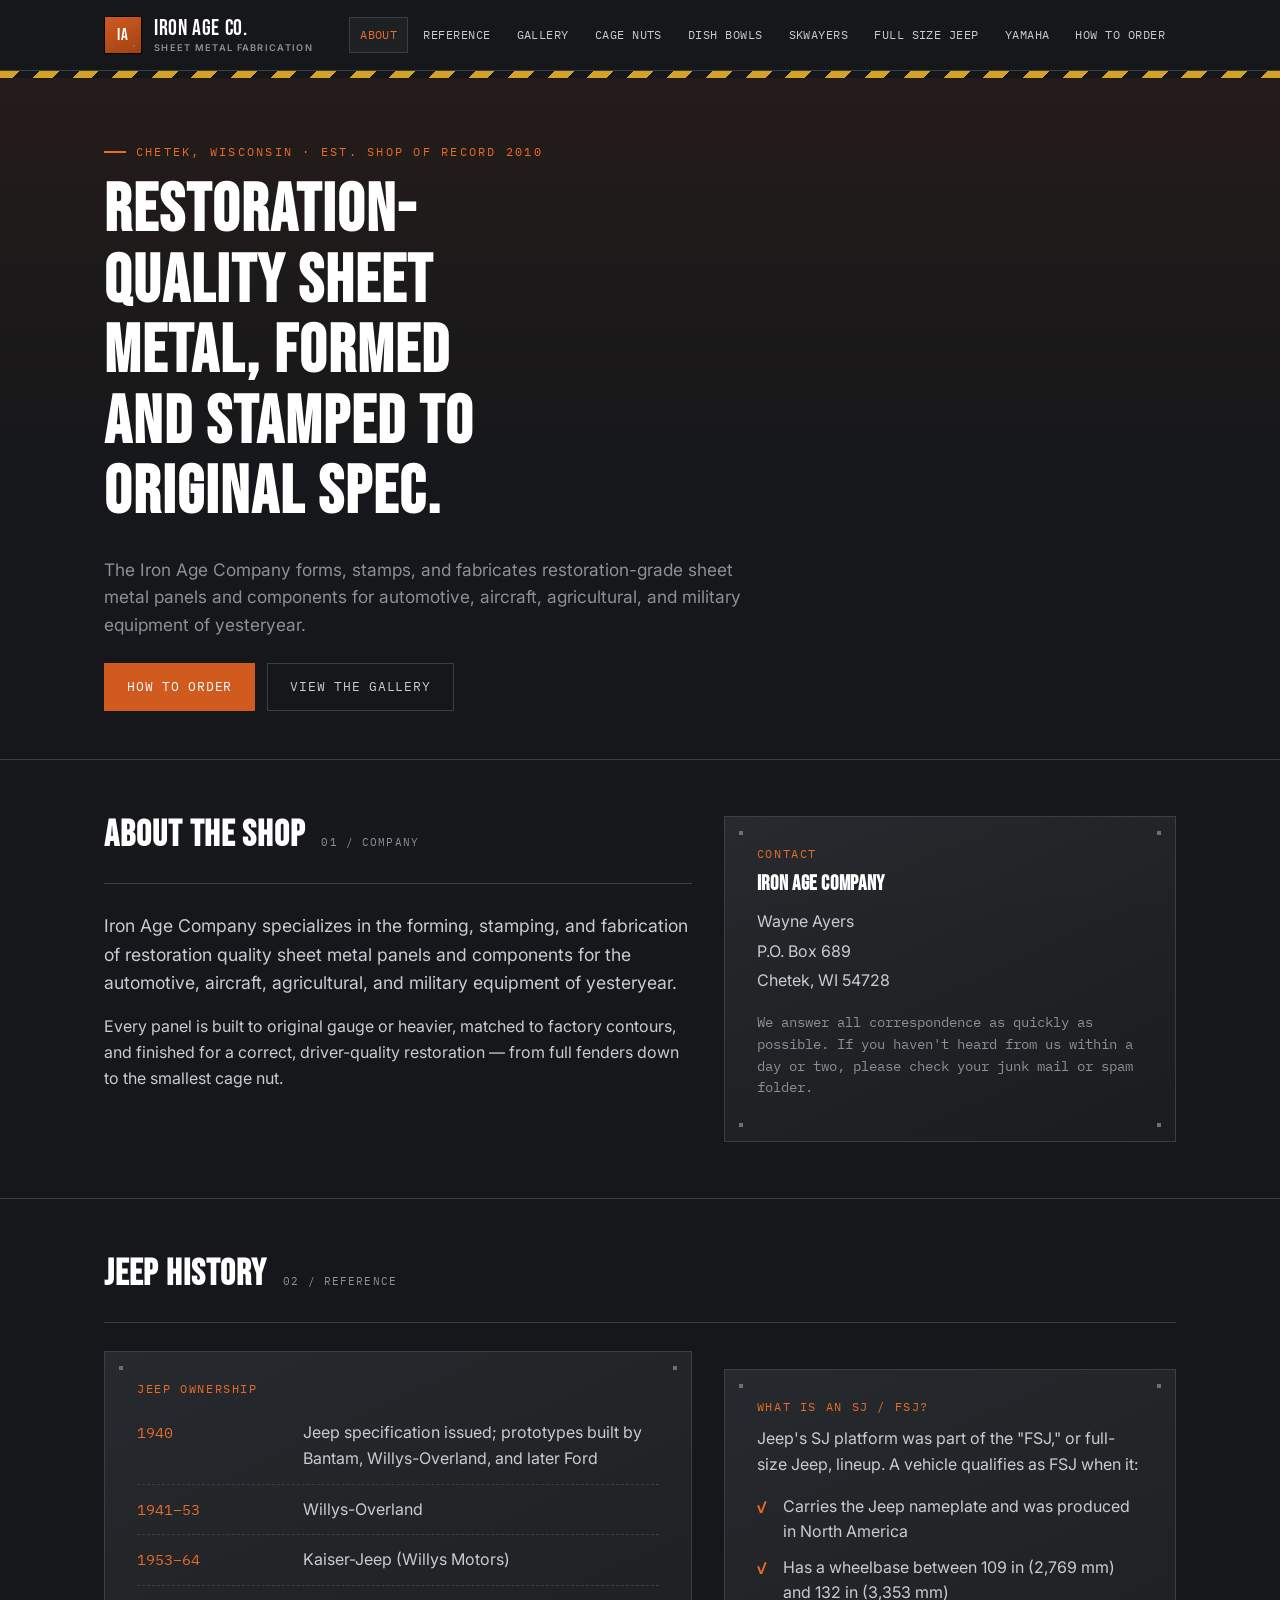
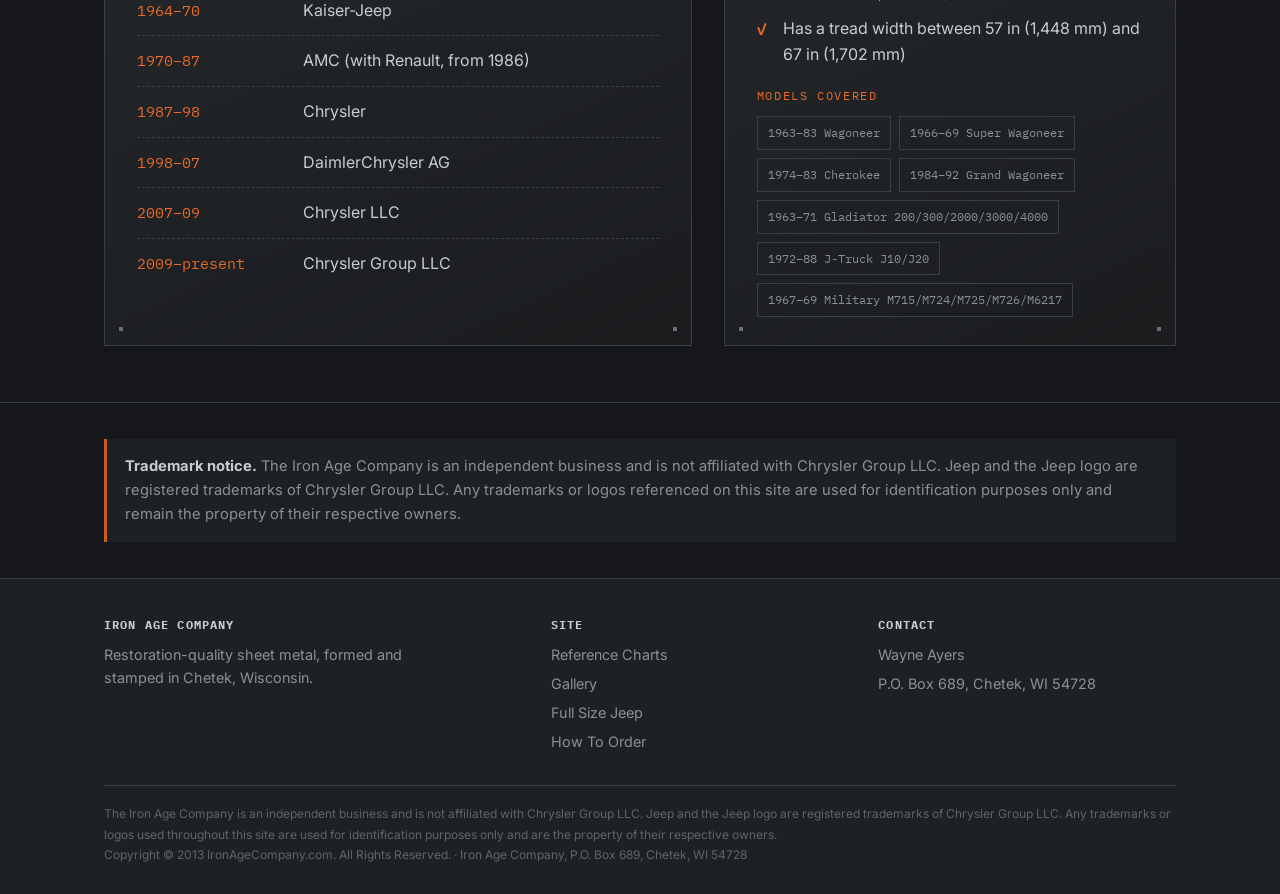
==== index.html @ a918ecf4 "Add files via upload" ====
<!DOCTYPE html>
<html lang="en">
<head>
<meta charset="UTF-8">
<meta name="viewport" content="width=device-width, initial-scale=1.0">
<title>Iron Age Company — Restoration Sheet Metal, Chetek WI</title>
<link rel="stylesheet" href="css/styles.css">
</head>
<body>

<header class="site">
  <div class="nav-bar">
    <a class="brand" href="index.html" style="text-decoration:none;">
      <span class="mark">IA</span>
      <span class="name">IRON AGE CO.<small>SHEET METAL FABRICATION</small></span>
    </a>
    <nav class="primary">
      <a class="active" href="index.html">About</a>
      <a href="reference.html">Reference</a>
      <a href="gallery.html">Gallery</a>
      <a href="cage-nuts.html">Cage Nuts</a>
      <a href="dish-bowls.html">Dish Bowls</a>
      <a href="skwayers.html">Skwayers</a>
      <a href="full-size-jeep.html">Full Size Jeep</a>
      <a href="yamaha.html">Yamaha</a>
      <a href="how-to-order.html">How To Order</a>
    </nav>
  </div>
</header>

<div class="hazard"></div>

<section class="hero">
  <div class="wrap">
    <div class="eyebrow">Chetek, Wisconsin · Est. shop of record 2010</div>
    <h1>Restoration-quality sheet metal, formed and stamped to original spec.</h1>
    <p class="sub">The Iron Age Company forms, stamps, and fabricates restoration-grade sheet metal panels and components for automotive, aircraft, agricultural, and military equipment of yesteryear.</p>
    <div style="margin-top:24px; display:flex; gap:12px; flex-wrap:wrap;">
      <a class="btn" href="how-to-order.html">How To Order</a>
      <a class="btn ghost" href="gallery.html">View The Gallery</a>
    </div>
  </div>
</section>

<section>
  <div class="wrap grid-2">
    <div>
      <div class="section-head">
        <h2>About The Shop</h2>
        <span class="tag">01 / Company</span>
      </div>
      <p class="lede">Iron Age Company specializes in the forming, stamping, and fabrication of restoration quality sheet metal panels and components for the automotive, aircraft, agricultural, and military equipment of yesteryear.</p>
      <p>Every panel is built to original gauge or heavier, matched to factory contours, and finished for a correct, driver-quality restoration — from full fenders down to the smallest cage nut.</p>
    </div>
    <div class="plate">
      <span class="kicker">Contact</span>
      <h3 style="margin-bottom:14px;">Iron Age Company</h3>
      <p style="margin-bottom:4px;">Wayne Ayers</p>
      <p style="margin-bottom:4px;">P.O. Box 689</p>
      <p style="margin-bottom:18px;">Chetek, WI 54728</p>
      <p class="mono" style="font-size:.85rem; color:var(--steel-dim);">We answer all correspondence as quickly as possible. If you haven't heard from us within a day or two, please check your junk mail or spam folder.</p>
    </div>
  </div>
</section>

<section>
  <div class="wrap">
    <div class="section-head">
      <h2>Jeep History</h2>
      <span class="tag">02 / Reference</span>
    </div>
    <div class="grid-2">
      <div class="plate">
        <span class="kicker">Jeep Ownership</span>
        <ul class="timeline">
          <li><span class="yr">1940</span><span class="who">Jeep specification issued; prototypes built by Bantam, Willys-Overland, and later Ford</span></li>
          <li><span class="yr">1941–53</span><span class="who">Willys-Overland</span></li>
          <li><span class="yr">1953–64</span><span class="who">Kaiser-Jeep (Willys Motors)</span></li>
          <li><span class="yr">1964–70</span><span class="who">Kaiser-Jeep</span></li>
          <li><span class="yr">1970–87</span><span class="who">AMC (with Renault, from 1986)</span></li>
          <li><span class="yr">1987–98</span><span class="who">Chrysler</span></li>
          <li><span class="yr">1998–07</span><span class="who">DaimlerChrysler AG</span></li>
          <li><span class="yr">2007–09</span><span class="who">Chrysler LLC</span></li>
          <li><span class="yr">2009–present</span><span class="who">Chrysler Group LLC</span></li>
        </ul>
      </div>
      <div class="plate">
        <span class="kicker">What Is An SJ / FSJ?</span>
        <p>Jeep's SJ platform was part of the "FSJ," or full-size Jeep, lineup. A vehicle qualifies as FSJ when it:</p>
        <ul class="checklist" style="margin-bottom:20px;">
          <li>Carries the Jeep nameplate and was produced in North America</li>
          <li>Has a wheelbase between 109 in (2,769 mm) and 132 in (3,353 mm)</li>
          <li>Has a tread width between 57 in (1,448 mm) and 67 in (1,702 mm)</li>
        </ul>
        <span class="kicker">Models Covered</span>
        <div class="model-list">
          <span>1963–83 Wagoneer</span>
          <span>1966–69 Super Wagoneer</span>
          <span>1974–83 Cherokee</span>
          <span>1984–92 Grand Wagoneer</span>
          <span>1963–71 Gladiator 200/300/2000/3000/4000</span>
          <span>1972–88 J-Truck J10/J20</span>
          <span>1967–69 Military M715/M724/M725/M726/M6217</span>
        </div>
      </div>
    </div>
  </div>
</section>

<section class="tight">
  <div class="wrap">
    <div class="note">
      <strong>Trademark notice.</strong> The Iron Age Company is an independent business and is not affiliated with Chrysler Group LLC. Jeep and the Jeep logo are registered trademarks of Chrysler Group LLC. Any trademarks or logos referenced on this site are used for identification purposes only and remain the property of their respective owners.
    </div>
  </div>
</section>

<footer class="site">
  <div class="wrap">
    <div class="foot-grid">
      <div>
        <h4>Iron Age Company</h4>
        <p style="color:var(--steel-dim); font-size:.9rem; max-width:34ch;">Restoration-quality sheet metal, formed and stamped in Chetek, Wisconsin.</p>
      </div>
      <div>
        <h4>Site</h4>
        <a href="reference.html">Reference Charts</a>
        <a href="gallery.html">Gallery</a>
        <a href="full-size-jeep.html">Full Size Jeep</a>
        <a href="how-to-order.html">How To Order</a>
      </div>
      <div>
        <h4>Contact</h4>
        <a href="index.html">Wayne Ayers</a>
        <a href="index.html">P.O. Box 689, Chetek, WI 54728</a>
      </div>
    </div>
    <div class="fine">
      The Iron Age Company is an independent business and is not affiliated with Chrysler Group LLC. Jeep and the Jeep logo are registered trademarks of Chrysler Group LLC. Any trademarks or logos used throughout this site are used for identification purposes only and are the property of their respective owners.<br>
      Copyright © 2013 IronAgeCompany.com. All Rights Reserved. · Iron Age Company, P.O. Box 689, Chetek, WI 54728
    </div>
  </div>
</footer>

</body>
</html>
---- css/styles.css ----
/* ==========================================================================
   IRON AGE COMPANY — stylesheet
   Palette:
     --black:      #15171a  (shop floor)
     --panel:      #1e2124  (gunmetal panel)
     --panel-2:    #26292d  (raised plate)
     --line:       #3a3f44  (steel edge)
     --steel:      #c7ccd1  (raw steel text)
     --steel-dim:  #8b9096  (dimmed steel)
     --orange:     #d15a1f  (torch-cut / weld orange)
     --yellow:     #e8b229  (safety yellow)
   Type: Bebas Neue (display / stamped), Inter (body), IBM Plex Mono (specs)
   ========================================================================== */

@import url('https://fonts.googleapis.com/css2?family=Bebas+Neue&family=Inter:wght@400;500;600;700&family=IBM+Plex+Mono:wght@400;500;600&display=swap');

:root{
  --black:#15171a;
  --panel:#1e2124;
  --panel-2:#26292d;
  --line:#3a3f44;
  --steel:#c7ccd1;
  --steel-dim:#8b9096;
  --orange:#d15a1f;
  --orange-bright:#ea6a28;
  --yellow:#e8b229;
}

*{ box-sizing:border-box; }
html{ scroll-behavior:smooth; }
body{
  margin:0;
  background:var(--black);
  color:var(--steel);
  font-family:'Inter',sans-serif;
  font-size:16px;
  line-height:1.6;
}
body::before{
  /* faint brushed-steel texture */
  content:"";
  position:fixed; inset:0;
  pointer-events:none;
  background-image:repeating-linear-gradient(115deg, rgba(255,255,255,.012) 0px, rgba(255,255,255,.012) 1px, transparent 1px, transparent 3px);
  z-index:0;
}

h1,h2,h3,h4{
  font-family:'Bebas Neue',sans-serif;
  letter-spacing:.03em;
  color:#fff;
  margin:0 0 .4em 0;
  line-height:1.05;
}
h1{ font-size:clamp(2.4rem,6vw,4.2rem); }
h2{ font-size:clamp(1.6rem,3.4vw,2.3rem); }
h3{ font-size:1.3rem; }
a{ color:var(--orange-bright); text-decoration:none; }
a:hover{ text-decoration:underline; }
a:focus-visible, button:focus-visible{
  outline:2px solid var(--yellow);
  outline-offset:2px;
}
p{ margin:0 0 1em 0; color:var(--steel); }
code, .mono{ font-family:'IBM Plex Mono',monospace; }

.wrap{ max-width:1120px; margin:0 auto; padding:0 24px; }

/* ---------- hazard divider (used sparingly) ---------- */
.hazard{
  height:7px;
  width:100%;
  background:repeating-linear-gradient(135deg, var(--yellow) 0 14px, #15171a 14px 28px);
  opacity:.9;
}

/* ---------- top nameplate / nav ---------- */
header.site{
  position:sticky; top:0; z-index:50;
  background:var(--black);
  border-bottom:1px solid var(--line);
}
.nav-bar{
  display:flex; align-items:center; justify-content:space-between;
  padding:16px 24px;
  max-width:1120px; margin:0 auto;
  gap:20px;
}
.brand{
  display:flex; align-items:center; gap:12px;
  color:#fff; font-family:'Bebas Neue',sans-serif;
  letter-spacing:.04em;
}
.brand .mark{
  width:38px; height:38px;
  background:
    radial-gradient(circle 2.5px at 7px 7px, #6b7075 60%, transparent 62%),
    radial-gradient(circle 2.5px at calc(100% - 7px) 7px, #6b7075 60%, transparent 62%),
    radial-gradient(circle 2.5px at 7px calc(100% - 7px), #6b7075 60%, transparent 62%),
    radial-gradient(circle 2.5px at calc(100% - 7px) calc(100% - 7px), #6b7075 60%, transparent 62%),
    linear-gradient(155deg, var(--orange), #a3410f);
  border:1px solid #000;
  display:flex; align-items:center; justify-content:center;
  color:#fff; font-size:1.05rem;
  flex:none;
}
.brand .name{ font-size:1.35rem; line-height:1; }
.brand .name small{
  display:block; font-family:'Inter',sans-serif; letter-spacing:.14em;
  font-size:.58rem; color:var(--steel-dim); font-weight:600; margin-top:3px;
}
nav.primary{
  display:flex; flex-wrap:wrap; gap:2px 4px;
}
nav.primary a{
  color:var(--steel);
  font-family:'IBM Plex Mono',monospace;
  font-size:.72rem;
  letter-spacing:.04em;
  text-transform:uppercase;
  padding:8px 10px;
  border:1px solid transparent;
  text-decoration:none;
}
nav.primary a:hover{
  color:#fff; border-color:var(--line); background:var(--panel);
}
nav.primary a.active{
  color:var(--orange-bright);
  border-color:var(--line);
  background:var(--panel);
}

/* ---------- hero ---------- */
.hero{
  padding:64px 24px 48px;
  position:relative;
  border-bottom:1px solid var(--line);
  background:
    linear-gradient(180deg, rgba(209,90,31,.08), transparent 60%),
    var(--black);
}
.hero .eyebrow{
  font-family:'IBM Plex Mono',monospace;
  color:var(--orange-bright);
  font-size:.78rem;
  letter-spacing:.18em;
  text-transform:uppercase;
  margin-bottom:14px;
  display:flex; align-items:center; gap:10px;
}
.hero .eyebrow::before{
  content:""; width:22px; height:2px; background:var(--orange-bright);
}
.hero h1{ max-width:16ch; }
.hero .sub{
  max-width:60ch; color:var(--steel-dim); font-size:1.08rem; margin-top:8px;
}

/* ---------- section ---------- */
section{ padding:56px 24px; border-bottom:1px solid var(--line); }
section.tight{ padding:36px 24px; }
section:last-of-type{ border-bottom:none; }
.section-head{
  display:flex; align-items:baseline; gap:16px; margin-bottom:28px;
  border-bottom:1px solid var(--line); padding-bottom:14px;
}
.section-head .tag{
  font-family:'IBM Plex Mono',monospace; font-size:.7rem; color:var(--steel-dim);
  letter-spacing:.1em; text-transform:uppercase; white-space:nowrap;
}

/* ---------- spec plate: signature component ---------- */
.plate{
  background:
    radial-gradient(circle 4px at 16px 16px, #6b7075 60%, transparent 62%),
    radial-gradient(circle 4px at calc(100% - 16px) 16px, #6b7075 60%, transparent 62%),
    radial-gradient(circle 4px at 16px calc(100% - 16px), #6b7075 60%, transparent 62%),
    radial-gradient(circle 4px at calc(100% - 16px) calc(100% - 16px), #6b7075 60%, transparent 62%),
    linear-gradient(155deg, var(--panel-2), #1a1c1e);
  border:1px solid var(--line);
  padding:28px 32px;
}
.plate + .plate{ margin-top:18px; }

/* ---------- content blocks ---------- */
.lede{ font-size:1.1rem; color:var(--steel); max-width:70ch; }
.grid-2{ display:grid; grid-template-columns:1.3fr 1fr; gap:32px; }
.grid-3{ display:grid; grid-template-columns:repeat(3,1fr); gap:20px; }
@media (max-width:860px){
  .grid-2{ grid-template-columns:1fr; }
  .grid-3{ grid-template-columns:1fr 1fr; }
}
@media (max-width:560px){
  .grid-3{ grid-template-columns:1fr; }
}

/* timeline (jeep ownership history) */
.timeline{ list-style:none; margin:0; padding:0; }
.timeline li{
  display:grid; grid-template-columns:150px 1fr; gap:16px;
  padding:12px 0; border-bottom:1px dashed var(--line);
  align-items:baseline;
}
.timeline li:last-child{ border-bottom:none; }
.timeline .yr{
  font-family:'IBM Plex Mono',monospace; color:var(--orange-bright); font-size:.92rem;
}
.timeline .who{ color:var(--steel); }

/* checklist */
.checklist{ list-style:none; margin:0; padding:0; display:grid; gap:10px; }
.checklist li{
  padding-left:26px; position:relative; color:var(--steel);
}
.checklist li::before{
  content:"✓"; position:absolute; left:0; top:0;
  color:var(--orange-bright); font-family:'IBM Plex Mono',monospace; font-weight:600;
}

/* model list chips */
.model-list{ display:flex; flex-wrap:wrap; gap:8px; }
.model-list span{
  font-family:'IBM Plex Mono',monospace; font-size:.78rem;
  border:1px solid var(--line); padding:6px 10px; color:var(--steel-dim);
}

/* photo plate (placeholder for product/gallery photography) */
.photo{
  aspect-ratio:4/3;
  background:
    repeating-linear-gradient(135deg, rgba(255,255,255,.05) 0 2px, transparent 2px 10px),
    linear-gradient(160deg,#2c3033,#17191b);
  border:1px solid var(--line);
  display:flex; align-items:center; justify-content:center;
  text-align:center;
  position:relative;
}
.photo span{
  font-family:'IBM Plex Mono',monospace;
  font-size:.72rem; letter-spacing:.06em; text-transform:uppercase;
  color:var(--steel-dim); padding:0 16px;
}
.photo::after{
  content:""; position:absolute; inset:8px;
  border:1px solid rgba(255,255,255,.08);
  pointer-events:none;
}
figure{ margin:0; }
figcaption{
  margin-top:10px; font-size:.85rem; color:var(--steel-dim);
  font-family:'IBM Plex Mono',monospace;
}

/* parts / pricing table */
table.spec{
  width:100%; border-collapse:collapse;
  font-family:'IBM Plex Mono',monospace; font-size:.88rem;
}
table.spec th{
  text-align:left; color:var(--steel-dim); font-weight:600;
  text-transform:uppercase; font-size:.7rem; letter-spacing:.08em;
  border-bottom:1px solid var(--line); padding:10px 12px;
}
table.spec td{
  padding:12px; border-bottom:1px solid #2a2d31; color:var(--steel);
  vertical-align:top;
}
table.spec tr:hover td{ background:rgba(209,90,31,.06); }
table.spec .part{ color:var(--orange-bright); font-weight:600; }
table.spec .price{ color:#fff; text-align:right; white-space:nowrap; }

/* callout / note strip */
.note{
  border-left:3px solid var(--orange);
  background:var(--panel);
  padding:16px 18px;
  font-size:.92rem; color:var(--steel-dim);
}
.note strong{ color:var(--steel); }

/* buttons */
.btn{
  display:inline-flex; align-items:center; gap:10px;
  font-family:'IBM Plex Mono',monospace; font-size:.8rem; letter-spacing:.06em;
  text-transform:uppercase; text-decoration:none;
  padding:13px 22px; border:1px solid var(--orange);
  color:#fff; background:var(--orange);
  transition:background .15s,color .15s;
}
.btn:hover{ background:transparent; color:var(--orange-bright); text-decoration:none; }
.btn.ghost{ background:transparent; color:var(--steel); border-color:var(--line); }
.btn.ghost:hover{ border-color:var(--steel); color:#fff; }

/* stamped price tag */
.pricetag{
  display:inline-block;
  font-family:'Bebas Neue',sans-serif;
  font-size:1.4rem; color:#fff;
  background:var(--panel-2);
  border:1px solid var(--line);
  padding:6px 16px;
  letter-spacing:.02em;
}
.pricetag small{
  font-family:'IBM Plex Mono',monospace; font-size:.6rem; color:var(--steel-dim);
  text-transform:uppercase; margin-left:6px;
}

/* footer */
footer.site{
  background:var(--panel);
  border-top:1px solid var(--line);
  padding:40px 24px 28px;
}
footer.site .foot-grid{
  display:grid; grid-template-columns:1.4fr 1fr 1fr; gap:30px;
  margin-bottom:26px;
}
@media (max-width:760px){ footer.site .foot-grid{ grid-template-columns:1fr; } }
footer.site h4{ color:var(--steel); font-family:'IBM Plex Mono',monospace; font-size:.72rem; letter-spacing:.1em; text-transform:uppercase; margin-bottom:12px;}
footer.site a{ color:var(--steel-dim); display:block; margin-bottom:6px; font-size:.9rem; }
footer.site a:hover{ color:var(--orange-bright); }
.fine{
  font-size:.75rem; color:#5f6469; line-height:1.7;
  border-top:1px solid var(--line); padding-top:18px;
}

/* breadcrumb-ish page kicker inside plates */
.kicker{
  font-family:'IBM Plex Mono',monospace; font-size:.72rem; color:var(--orange-bright);
  letter-spacing:.14em; text-transform:uppercase; margin-bottom:10px; display:block;
}
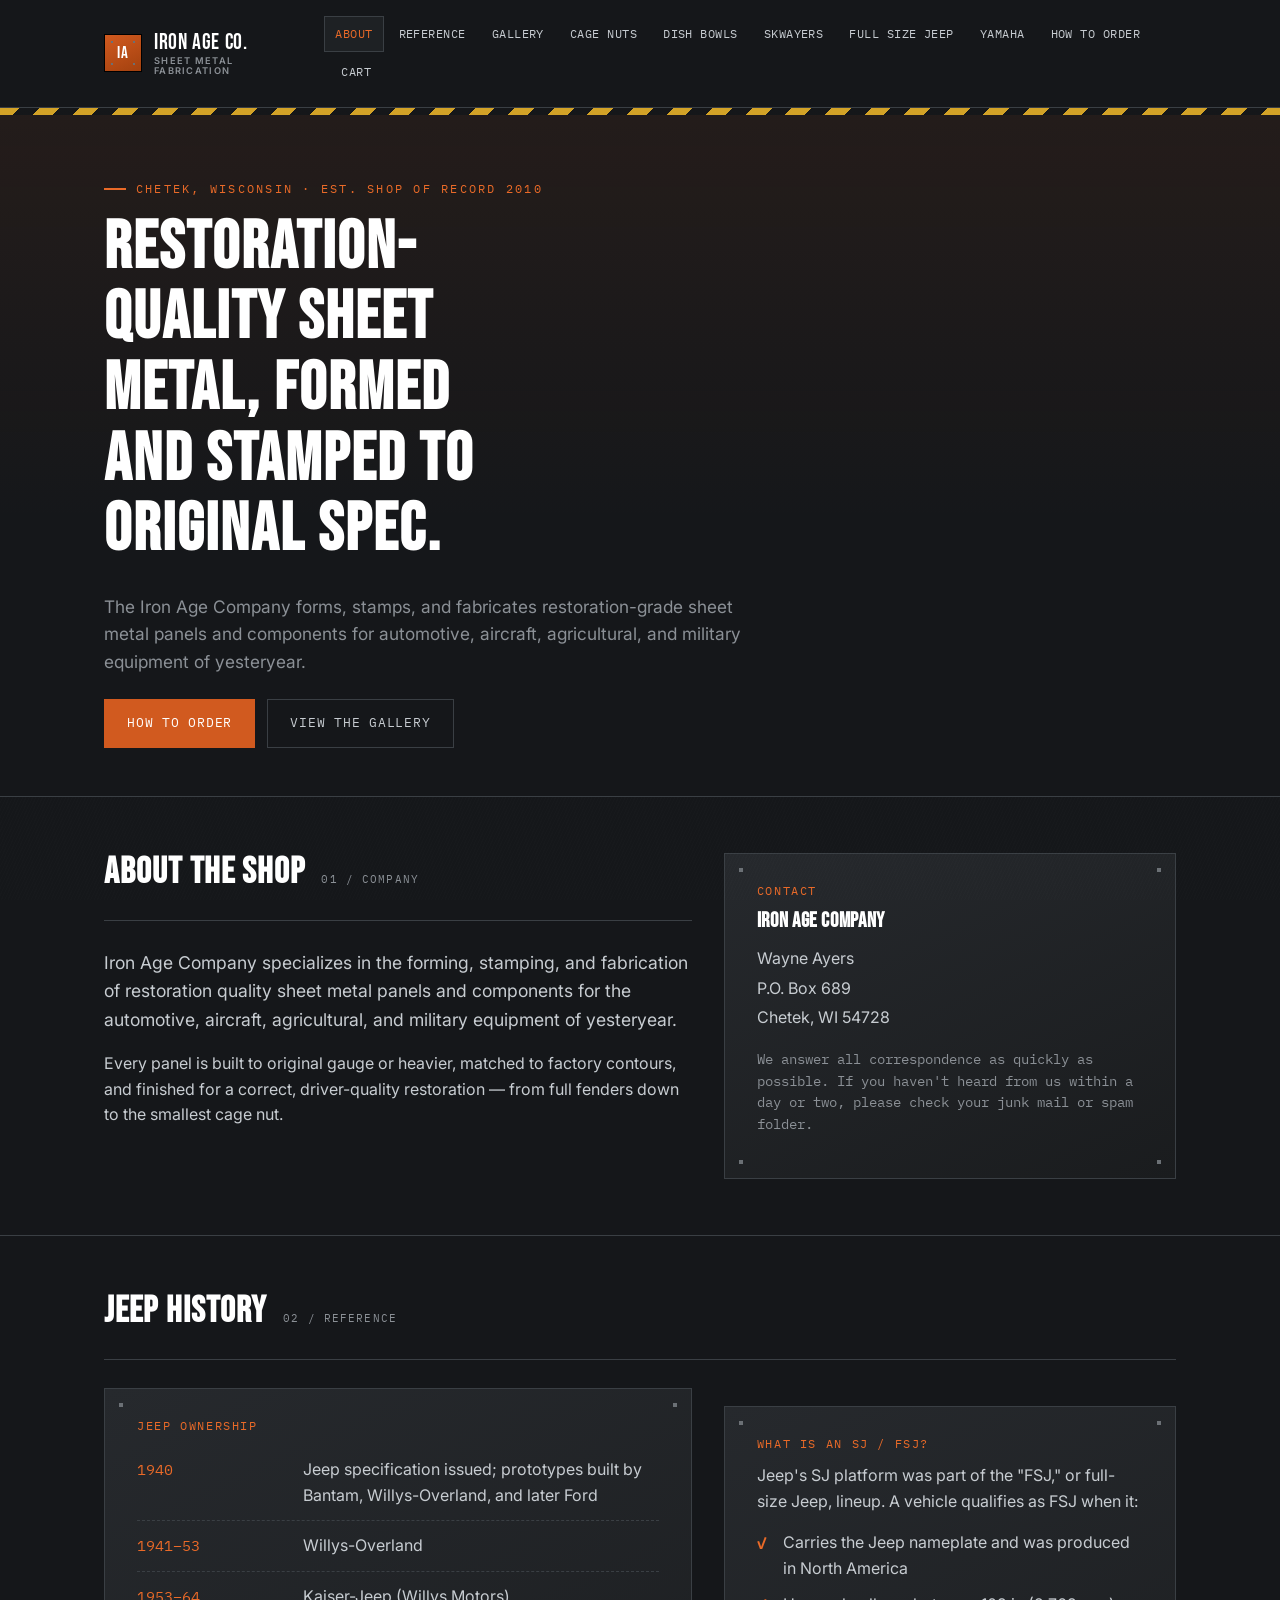
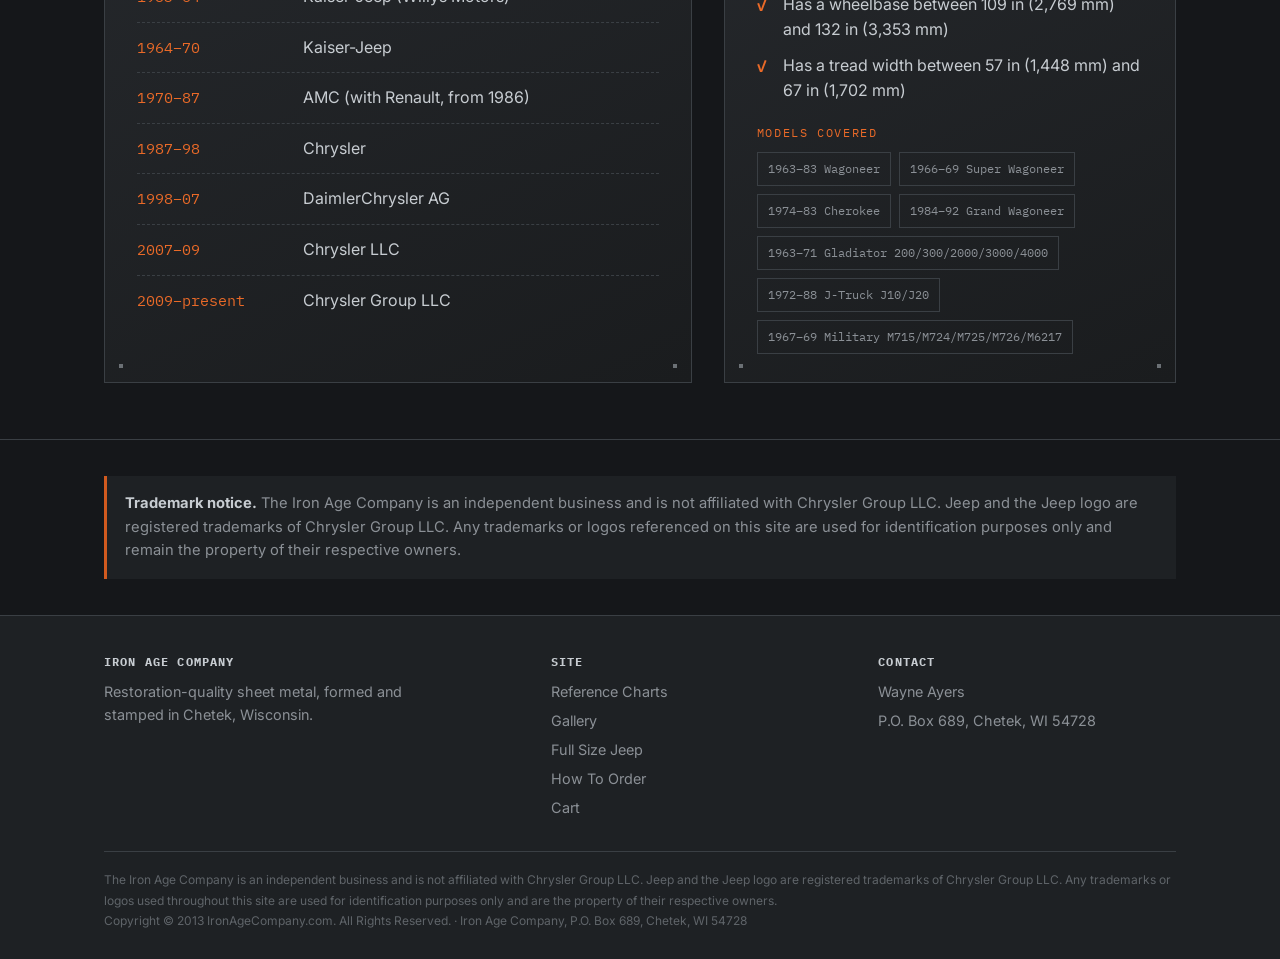
==== commit 9fdd3cb9: "Add site files and shopping cart" ====
--- a/index.html
+++ b/index.html
@@ -24,6 +24,7 @@
       <a href="full-size-jeep.html">Full Size Jeep</a>
       <a href="yamaha.html">Yamaha</a>
       <a href="how-to-order.html">How To Order</a>
+          <a class="cart-link" href="cart.html">Cart<span id="cart-count" class="cart-badge">0</span></a>
     </nav>
   </div>
 </header>
@@ -128,6 +129,7 @@
         <a href="gallery.html">Gallery</a>
         <a href="full-size-jeep.html">Full Size Jeep</a>
         <a href="how-to-order.html">How To Order</a>
+        <a href="cart.html">Cart</a>
       </div>
       <div>
         <h4>Contact</h4>
@@ -142,5 +144,6 @@
   </div>
 </footer>
 
+<script src="js/cart.js"></script>
 </body>
 </html>
--- a/css/styles.css
+++ b/css/styles.css
@@ -326,6 +326,45 @@
   border-top:1px solid var(--line); padding-top:18px;
 }
 
+/* ---------- cart: nav icon + badge ---------- */
+.cart-link{
+  display:inline-flex; align-items:center; gap:6px;
+  color:var(--steel);
+  font-family:'IBM Plex Mono',monospace;
+  font-size:.72rem;
+  letter-spacing:.04em;
+  text-transform:uppercase;
+  padding:8px 10px;
+  border:1px solid var(--line);
+  text-decoration:none;
+  margin-left:6px;
+}
+.cart-link:hover{ color:#fff; background:var(--panel); text-decoration:none; }
+.cart-badge{
+  display:none;
+  align-items:center; justify-content:center;
+  min-width:18px; height:18px; padding:0 4px;
+  background:var(--orange-bright); color:#fff;
+  font-family:'IBM Plex Mono',monospace; font-size:.68rem; font-weight:600;
+  border-radius:2px;
+}
+
+/* ---------- cart: add-to-cart controls in pricing tables ---------- */
+.qty-input{
+  width:56px; padding:6px 8px;
+  background:var(--panel); border:1px solid var(--line); color:var(--steel);
+  font-family:'IBM Plex Mono',monospace; font-size:.85rem;
+}
+.qty-input:focus-visible{ outline:2px solid var(--yellow); outline-offset:1px; }
+.btn-add{
+  font-family:'IBM Plex Mono',monospace; font-size:.72rem; letter-spacing:.04em;
+  text-transform:uppercase; padding:8px 14px;
+  border:1px solid var(--orange); background:transparent; color:var(--orange-bright);
+  cursor:pointer; transition:background .15s, color .15s; white-space:nowrap;
+}
+.btn-add:hover{ background:var(--orange); color:#fff; }
+.btn-add:disabled{ opacity:.7; cursor:default; }
+
 /* breadcrumb-ish page kicker inside plates */
 .kicker{
   font-family:'IBM Plex Mono',monospace; font-size:.72rem; color:var(--orange-bright);
